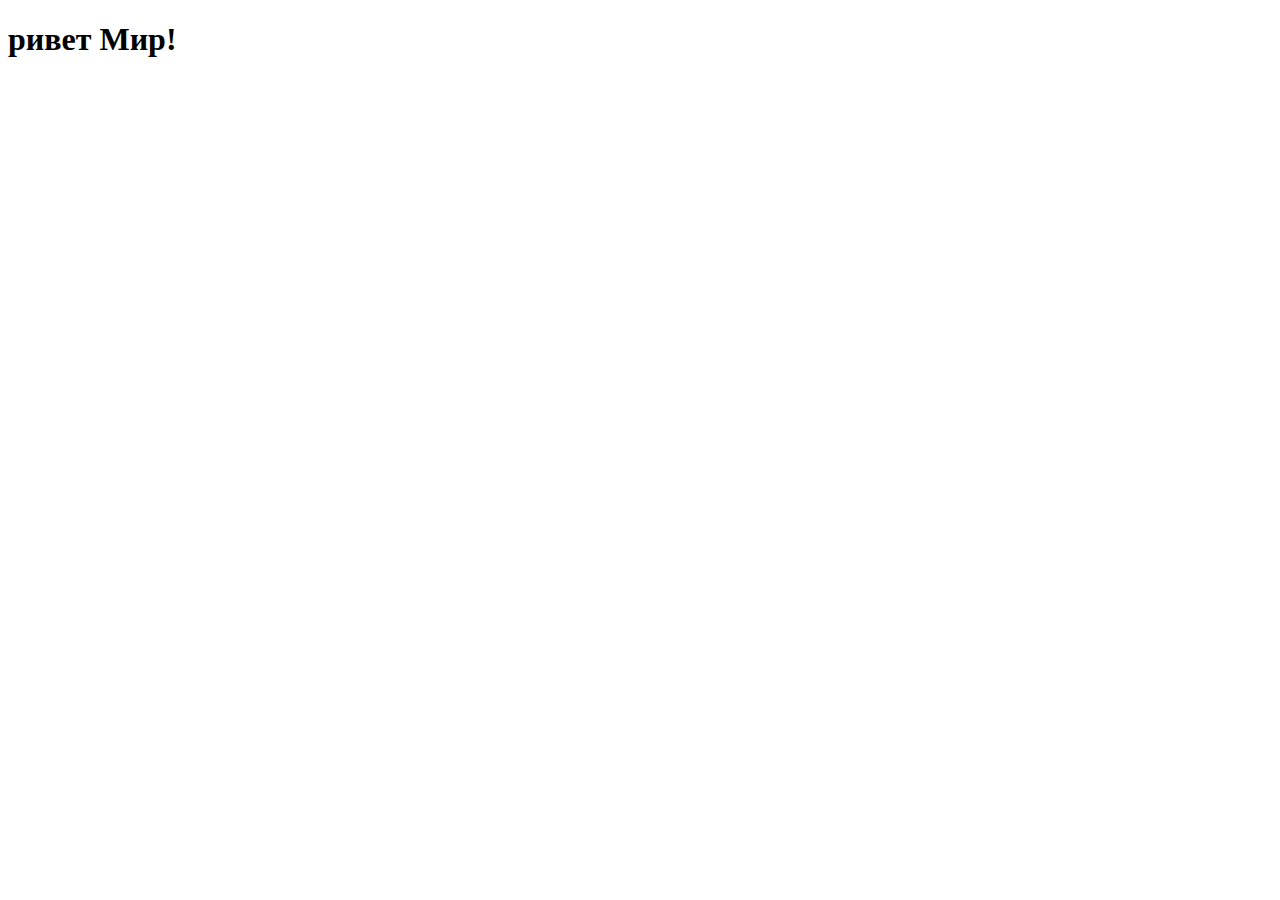
==== index.html @ d3e15ad4 "initial commit" ====
<!DOCTYPE html>
<html lang="en">
<head>
    <meta charset="UTF-8">
    <meta name="viewport" content="width=device-width, initial-scale=1.0">
    <meta http-equiv="X-UA-Compatible" content="ie=edge">
    <title>Аня сайт-Резюме</title>
</head>
<body>
    <h1>ривет Мир!</h1>
</body>
</html>
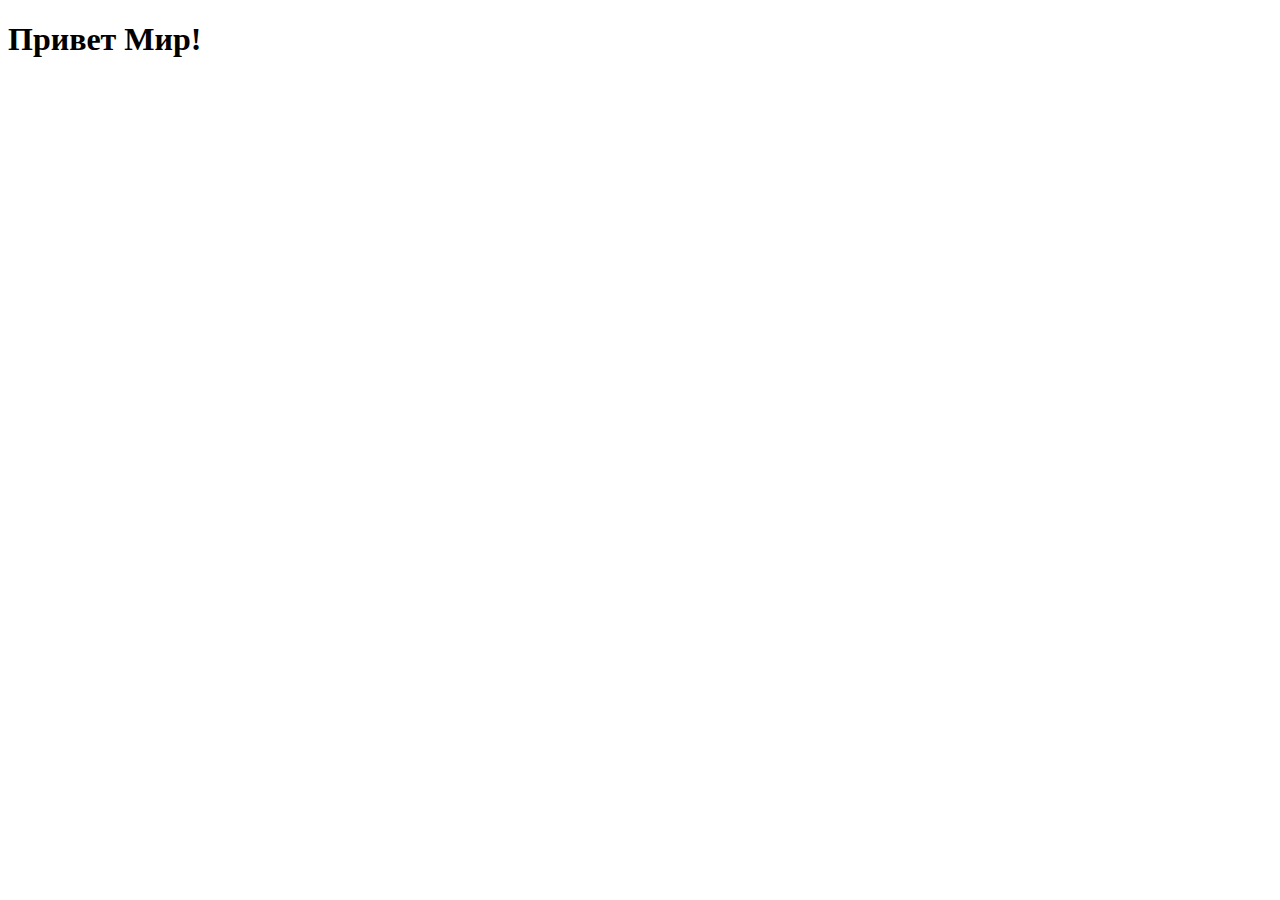
==== commit a6df42e5: "commit" ====
--- a/index.html
+++ b/index.html
@@ -7,6 +7,7 @@
     <title>Аня сайт-Резюме</title>
 </head>
 <body>
-    <h1>ривет Мир!</h1>
+    <h1>Привет Мир!</h1>
+    <p></p>
 </body>
 </html>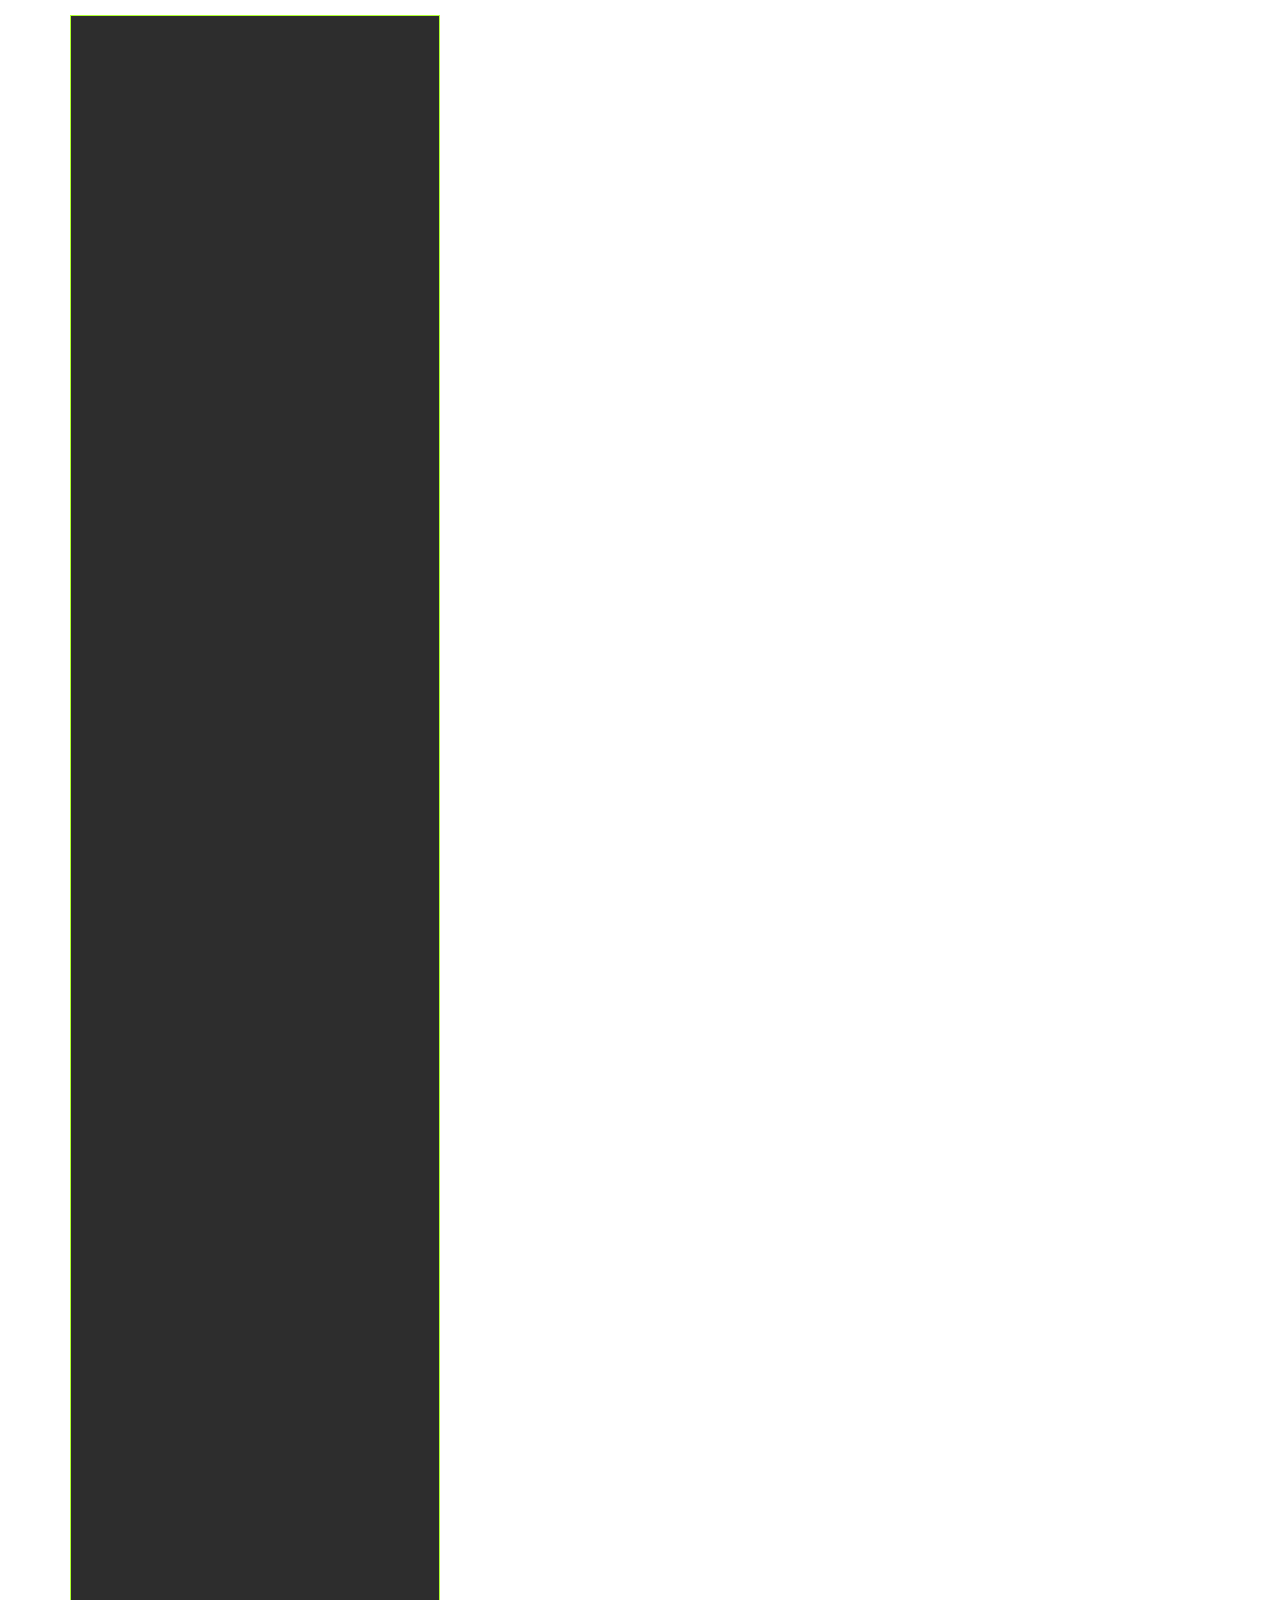
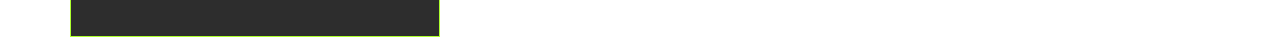
==== commit 8f4c1d95: "12/05/2019" ====
--- a/index.html
+++ b/index.html
@@ -4,10 +4,14 @@
     <meta charset="UTF-8">
     <meta name="viewport" content="width=device-width, initial-scale=1.0">
     <meta http-equiv="X-UA-Compatible" content="ie=edge">
+    <link rel="stylesheet" href="style.css">
     <title>Аня сайт-Резюме</title>
 </head>
 <body>
-    <h1>Привет Мир!</h1>
-    <p></p>
+    <div class="container">
+        <div class="left-column">
+            
+        </div>
+    </div>
 </body>
 </html>--- a/style.css
+++ b/style.css
@@ -0,0 +1,19 @@
+@import url("https://fonts.googleapis.com/css?family=Roboto:300,400,500,700");
+* {
+  margin: 0;
+  padding: 0;
+  font-family: 'Roboto', sans-serif;
+}
+
+.container {
+  max-width: 1140px;
+  margin: 15px auto 15px;
+}
+
+.left-column {
+  width: 368px;
+  height: 1620px;
+  background-color: #2D2D2D;
+  border: 1px solid greenyellow;
+}
+/*# sourceMappingURL=style.css.map */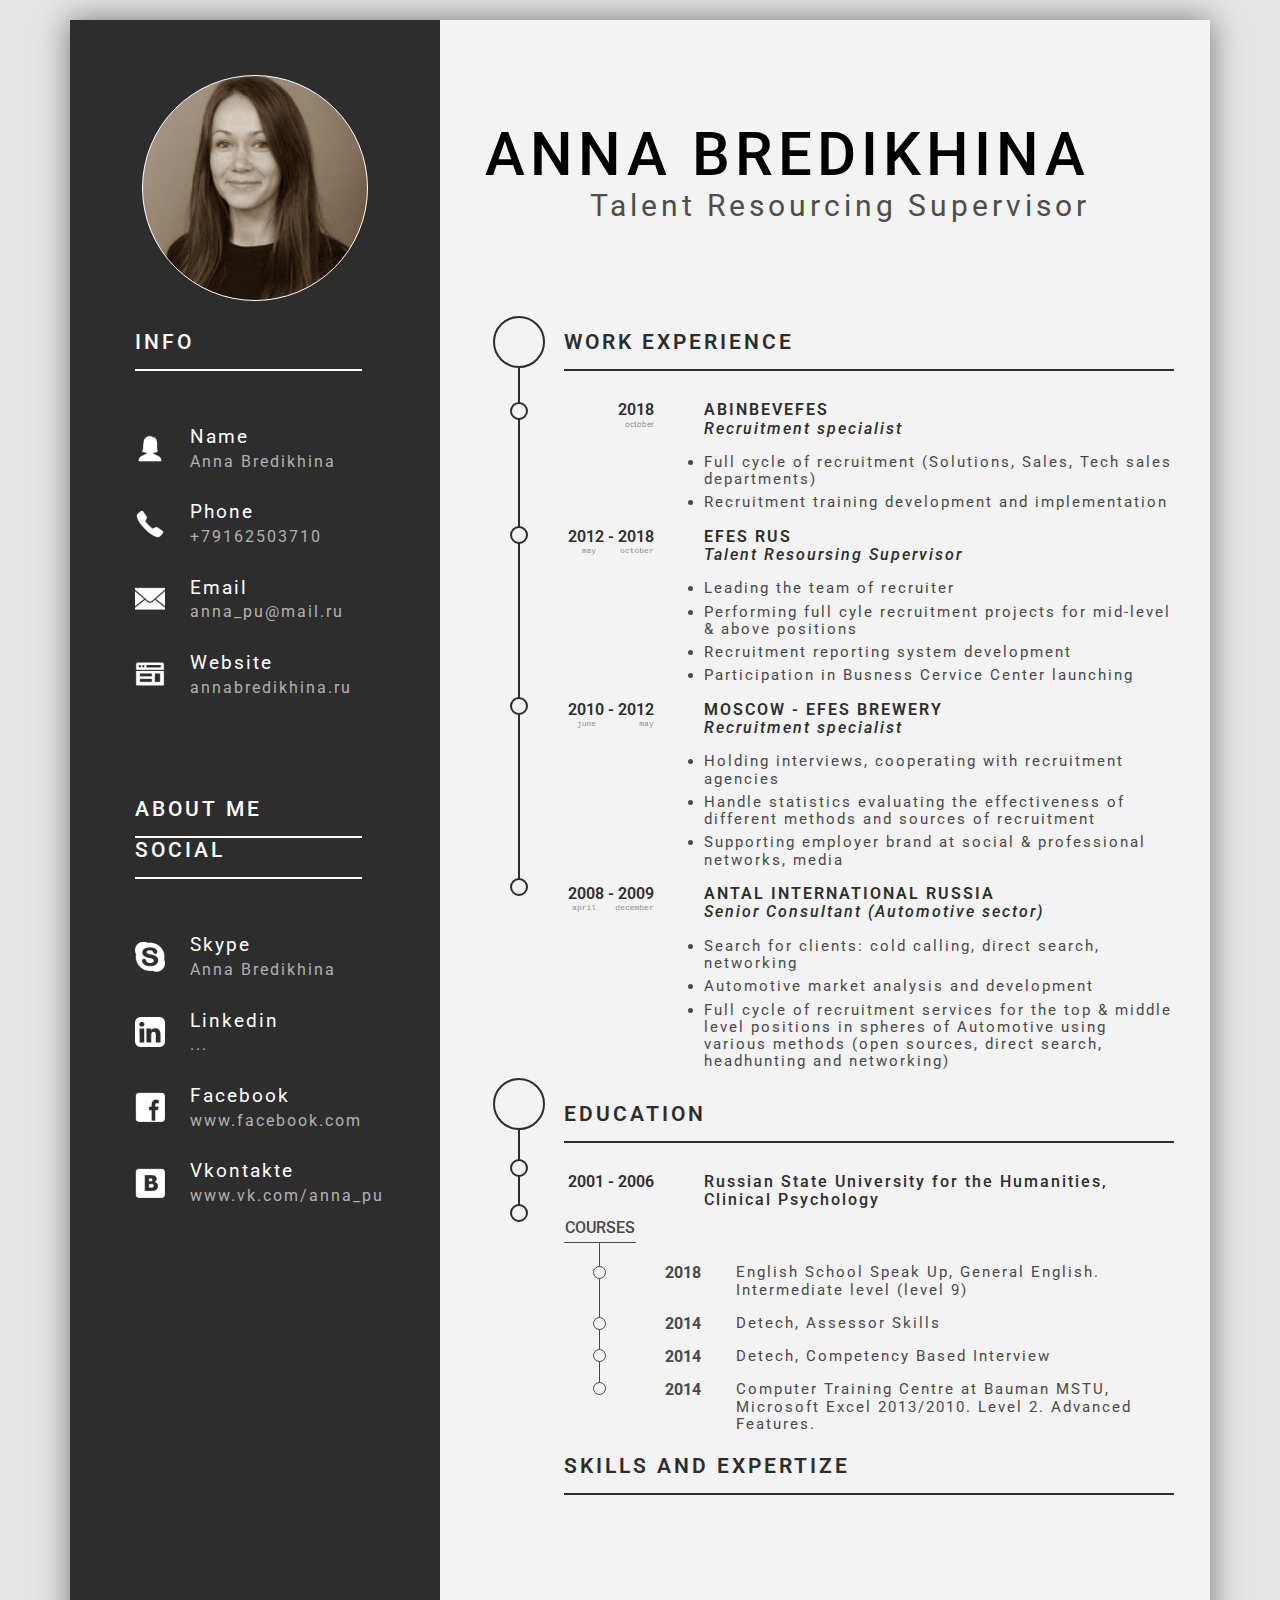
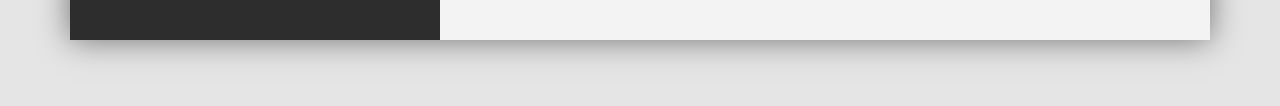
==== commit ad416944: "Доработка блока EDUCATION" ====
--- a/index.html
+++ b/index.html
@@ -1,17 +1,263 @@
 <!DOCTYPE html>
-<html lang="en">
+<html lang="ru">
 <head>
     <meta charset="UTF-8">
     <meta name="viewport" content="width=device-width, initial-scale=1.0">
     <meta http-equiv="X-UA-Compatible" content="ie=edge">
-    <link rel="stylesheet" href="style.css">
-    <title>Аня сайт-Резюме</title>
+    <link rel="stylesheet" href="css/style.css">
+    <link rel="stylesheet" href="normalize.css">
+    <title>Anna Bredikhina - Talent Resourcing Supervisor</title>
 </head>
 <body>
     <div class="container">
         <div class="left-column">
-            
+            <div class="circle-foto"></div>
+            <div class="main-info-block">
+                <div class="title">info</div>
+                <span class="line"></span>
+                <div class="info-block" style="margin-top: 55px;">
+                    <div class="info-block__item">
+                        <div class="info-block__item_foto foto_1"></div>
+                        <div class="info-block__item_description">
+                            <div class="info-block__item_description_1">Name</div>
+                            <div class="info-block__item_description_2">Anna Bredikhina</div>
+                        </div>
+                    </div>
+                </div>
+                <div class="info-block">
+                    <div class="info-block__item">
+                        <div class="info-block__item_foto foto_2"></div>
+                        <div class="info-block__item_description">
+                            <div class="info-block__item_description_1">Phone</div>
+                            <div class="info-block__item_description_2"><a href="tel:+7(916)2503710" class="tel">+79162503710</a></div>
+                        </div>
+                    </div>
+                </div>
+                <div class="info-block">
+                    <div class="info-block__item">
+                        <div class="info-block__item_foto foto_3"></div>
+                        <div class="info-block__item_description">
+                            <div class="info-block__item_description_1">Email</div>
+                            <div class="info-block__item_description_2"><a href="mailto:anna_pu@mail.ru" class="email">anna_pu@mail.ru</a></div>
+                        </div>
+                    </div>
+                </div>
+                <div class="info-block" style="margin-bottom: 100px;">
+                    <div class="info-block__item">
+                        <div class="info-block__item_foto foto_4"></div>
+                        <div class="info-block__item_description">
+                            <div class="info-block__item_description_1">Website</div>
+                            <div class="info-block__item_description_2">annabredikhina.ru</div>
+                        </div>
+                    </div>
+                </div>
+                <div class="title">about me</div>
+                <span class="line"></span>
+                <div class="title">social</div>
+                <span class="line"></span>
+                <div class="info-block" style="margin-top: 55px;">
+                    <div class="info-block__item">
+                        <div class="info-block__item_foto foto_5"></div>
+                        <div class="info-block__item_description">
+                            <div class="info-block__item_description_1">Skype</div>
+                            <div class="info-block__item_description_2"><a href="skype:pur-purchik?call" class="skype">Anna Bredikhina</a></div>
+                        </div>
+                    </div>
+                </div>
+                <div class="info-block">
+                    <div class="info-block__item">
+                        <div class="info-block__item_foto foto_6"></div>
+                        <div class="info-block__item_description">
+                            <div class="info-block__item_description_1">Linkedin</div>
+                            <div class="info-block__item_description_2"><a href="" class="linkedin" target="_blank">...</a></div>
+                        </div>
+                    </div>
+                </div>
+                <div class="info-block">
+                    <div class="info-block__item">
+                        <div class="info-block__item_foto foto_7"></div>
+                        <div class="info-block__item_description">
+                            <div class="info-block__item_description_1">Facebook</div>
+                            <div class="info-block__item_description_2"><a href="https://www.facebook.com/profile.php?id=1496560373" class="facebook" target="_blank">www.facebook.com</a></div>
+                        </div>
+                    </div>
+                </div>
+                <div class="info-block" style="margin-bottom: 100px;">
+                    <div class="info-block__item">
+                        <div class="info-block__item_foto foto_8"></div>
+                        <div class="info-block__item_description">
+                            <div class="info-block__item_description_1">Vkontakte</div>
+                            <div class="info-block__item_description_2"><a href="https://vk.com/anna_pu" class="vkontakte" target="_blank">www.vk.com/anna_pu</a></div>
+                        </div>
+                    </div>
+                </div>
+            </div>
+        </div>
+
+        <div class="right-column">
+            <div class="main-name-block">
+                <div class="name-block">anna bredikhina</div>
+                <div class="position-block">Talent Resourcing Supervisor</div>
+            </div>
+            <main class="main-block">
+                <div class="main-block_left-column">
+                    <div class="circle"></div>
+                    <span class="vertical-line"></span>
+                    <div class="circle-mini circle-mini_1"></div>
+                    <div class="circle-mini circle-mini_2"></div>
+                    <div class="circle-mini circle-mini_3"></div>
+                    <div class="circle-mini circle-mini_4"></div>
+
+                    <div class="circle circle-2"></div>
+                    <span class="vertical-line vertical-line-2"></span>
+                    <div class="circle-mini circle-mini_5"></div>
+                    <div class="circle-mini circle-mini_6"></div>
+                </div>
+                <div class="main-block_right-column">
+                    <div class="title_main">work experience</div>
+                    <span class="line_main"></span>
+
+                    <div class="work-experince-block" style="margin-top: 30px">
+                        <div class="work-experince-block-year">
+                            <div class="year">2018</div>
+                            <div class="month">october</div>
+                        </div>
+                        <div class="work-experince-block-description">
+                            <div class="name-company">abinbevefes</div>
+                            <div class="name-position"><i>Recruitment specialist</i></div>
+                            <div class="work-description-list">
+                                <ul>
+                                    <li>Full cycle of recruitment (Solutions, Sales, Tech sales departments)</li>
+                                    <li>Recruitment training development and implementation</li>
+                                </ul>
+                            </div>
+                        </div>
+                    </div>
+                    <div class="work-experince-block">
+                        <div class="work-experince-block-year">
+                            <div class="year">2012 - 2018</div>
+                            <div class="month"><pre>may     october</pre></div>
+                        </div>
+                        <div class="work-experince-block-description">
+                            <div class="name-company">efes rus</div>
+                            <div class="name-position"><i>Talent Resoursing Supervisor</i></div>
+                            <div class="work-description-list">
+                                <ul>
+                                    <li>Leading the team of recruiter</li>
+                                    <li>Performing full cyle recruitment projects for mid-level & above positions</li>
+                                    <li>Recruitment reporting system development</li>
+                                    <li>Participation in Busness Cervice Center launching</li>
+                                </ul>
+                            </div>
+                        </div>
+                    </div>
+                    <div class="work-experince-block">
+                        <div class="work-experince-block-year">
+                            <div class="year">2010 - 2012</div>
+                            <div class="month"><pre>june         may</pre></div>
+                        </div>
+                        <div class="work-experince-block-description">
+                            <div class="name-company">moscow - efes brewery</div>
+                            <div class="name-position"><i>Recruitment specialist</i></div>
+                            <div class="work-description-list">
+                                <ul>
+                                    <li>Holding interviews, cooperating with recruitment agencies</li>
+                                    <li>Handle statistics evaluating the effectiveness of different methods and sources of recruitment</li>
+                                    <li>Supporting employer brand at social & professional networks, media</li>
+                                </ul>
+                            </div>
+                        </div>
+                    </div>
+                    <div class="work-experince-block">
+                        <div class="work-experince-block-year">
+                            <div class="year">2008 - 2009</div>
+                            <div class="month"><pre>april    december</pre></div>
+                        </div>
+                        <div class="work-experince-block-description">
+                            <div class="name-company">antal international russia</div>
+                            <div class="name-position"><i>Senior Consultant (Automotive sector)</i></div>
+                            <div class="work-description-list">
+                                <ul>
+                                    <li>Search for clients: cold calling, direct search, networking</li>
+                                    <li>Automotive market analysis and development</li>
+                                    <li>Full cycle of recruitment services for the top & middle level positions in spheres of Automotive using various methods (open sources, direct search, headhunting and networking)</li>
+                                </ul>
+                            </div>
+                        </div>
+                    </div>
+
+                    <div class="title_main" style="margin-top: 15px">education</div>
+                    <span class="line_main"></span>
+
+                    <div class="work-experince-block" style="margin-top: 30px">
+                        <div class="work-experince-block-year">
+                            <div class="year">2001 - 2006</div>
+                        </div>
+                        <div class="work-experince-block-description">
+                            <div class="name-position">Russian State University for the Humanities, Clinical Psychology</div>
+                        </div>
+                    </div>
+
+                    <div class="courses-block">
+                        <div class="courses-block-pic">
+                            <div class="text-courses">courses</div>
+                            <span class="hor-line"></span>
+                        <span class="vertical-line-courses"></span>
+                        <div class="circle-mini-courses circle-courses-mini_1"></div>
+                        <div class="circle-mini-courses circle-courses-mini_2"></div>
+                        <div class="circle-mini-courses circle-courses-mini_3"></div>
+                        <div class="circle-mini-courses circle-courses-mini_4"></div>
+                        </div>
+                        <div class="courses-list">
+                            <div class="work-experince-block">
+                                <div class="work-experince-block-year">
+                                    <div class="year year-mod-text">2018</div>
+                                </div>
+                                <div class="work-experince-block-description description-courses">
+                                    <div class="name-position couses-mod-text">English School Speak Up, General English. Intermediate level (level 9)</div>
+                                </div>
+                            </div>
+                            <div class="work-experince-block">
+                                <div class="work-experince-block-year">
+                                    <div class="year year-mod-text">2014</div>
+                                </div>
+                                <div class="work-experince-block-description description-courses">
+                                    <div class="name-position couses-mod-text">Detech, Assessor Skills</div>
+                                </div>
+                            </div>
+                            <div class="work-experince-block">
+                                <div class="work-experince-block-year">
+                                    <div class="year year-mod-text">2014</div>
+                                </div>
+                                <div class="work-experince-block-description description-courses">
+                                    <div class="name-position couses-mod-text">Detech, Competency Based Interview</div>
+                                </div>
+                            </div>
+                            <div class="work-experince-block">
+                                <div class="work-experince-block-year">
+                                    <div class="year year-mod-text">2014</div>
+                                </div>
+                                <div class="work-experince-block-description description-courses">
+                                    <div class="name-position couses-mod-text">Computer Training Centre at Bauman MSTU, Microsoft Excel 2013/2010. Level 2. Advanced Features.</div>
+                                </div>
+                            </div>
+                        </div>
+                    </div>
+
+
+
+                    <div class="title_main" style="margin-top: 15px">skills and expertize</div>
+                    <span class="line_main"></span>
+                </div>
+            </main>
         </div>
     </div>
 </body>
-</html>+</html>
+
+
+
+
+
+
+
--- a/css/style.css
+++ b/css/style.css
@@ -0,0 +1,433 @@
+@import url("https://fonts.googleapis.com/css?family=Roboto:300,300i,400,400i,500,500i,700,700i,900,900i&subset=cyrillic,cyrillic-ext");
+html {
+  background-color: #E5E5E5;
+}
+
+* {
+  font-family: Roboto, sans-serif;
+  -webkit-box-sizing: border-box;
+          box-sizing: border-box;
+}
+
+.container {
+  position: relative;
+  display: -webkit-box;
+  display: -ms-flexbox;
+  display: flex;
+  width: 1140px;
+  height: 1620px;
+  margin: 20px auto;
+  -webkit-box-shadow: 0 0 30px rgba(0, 0, 0, 0.5);
+          box-shadow: 0 0 30px rgba(0, 0, 0, 0.5);
+  background-color: #F3F3F3;
+}
+
+.left-column {
+  position: relative;
+  width: 370px;
+  height: 1620px;
+  background-color: #2D2D2D;
+}
+
+.circle-foto {
+  position: absolute;
+  width: 226px;
+  height: 226px;
+  border-radius: 50%;
+  border: 1px solid white;
+  margin: 55px 72px 15px;
+  background: url("/image/main_foto_sepia_2.jpg") no-repeat center center/cover;
+}
+
+.title {
+  text-transform: uppercase;
+  font-weight: 500;
+  font-size: 21px;
+  color: #ffffff;
+  letter-spacing: 3px;
+}
+
+.line {
+  display: block;
+  width: 227px;
+  height: 2px;
+  background-color: #ffffff;
+  margin-top: 15px;
+}
+
+.main-info-block {
+  position: absolute;
+  margin: 310px 0 0 65px;
+}
+
+.info-block {
+  width: 250px;
+  margin-bottom: 30px;
+}
+
+.info-block__item {
+  display: -webkit-box;
+  display: -ms-flexbox;
+  display: flex;
+  -webkit-box-align: center;
+      -ms-flex-align: center;
+          align-items: center;
+}
+
+.info-block__item_foto {
+  display: block;
+  width: 30px;
+  height: 30px;
+  color: #ffffff;
+}
+
+.info-block__item_description {
+  margin-left: 25px;
+}
+
+.info-block__item_description_1 {
+  font-size: 19px;
+  color: #ffffff;
+  letter-spacing: 2px;
+  margin-bottom: 5px;
+}
+
+.info-block__item_description_2 {
+  color: #B4B0B0;
+  letter-spacing: 2px;
+}
+
+.foto_1 {
+  background: url("/image/person-female.png") no-repeat center center/cover;
+}
+
+.foto_2 {
+  background: url("/image/phone.png") no-repeat center center/cover;
+}
+
+.foto_3 {
+  background: url("/image/secured.png") no-repeat center center/cover;
+}
+
+.foto_4 {
+  background: url("/image/web.png") no-repeat center center/cover;
+}
+
+.email,
+.tel,
+.vkontakte,
+.facebook,
+.linkedin,
+.skype {
+  text-decoration: none;
+  color: #B4B0B0;
+}
+
+.email:hover,
+.tel:hover,
+.vkontakte:hover,
+.facebook:hover,
+.linkedin:hover,
+.skype:hover {
+  color: #ffffff;
+  -webkit-transition: .8s;
+  transition: .8s;
+}
+
+.foto_5 {
+  background: url("/image/skype.png") no-repeat center center/cover;
+}
+
+.foto_6 {
+  background: url("/image/linkedin.png") no-repeat center center/cover;
+}
+
+.foto_7 {
+  background: url("/image/facebook.png") no-repeat center center/cover;
+}
+
+.foto_8 {
+  background: url("/image/vkontakte.png") no-repeat center center/cover;
+}
+
+.right-column {
+  width: 770px;
+}
+
+.main-name-block {
+  width: 650px;
+  height: 120px;
+  text-align: right;
+  margin-top: 100px;
+}
+
+.name-block {
+  text-transform: uppercase;
+  font-weight: 500;
+  font-size: 60px;
+  letter-spacing: 5px;
+}
+
+.position-block {
+  font-size: 30px;
+  letter-spacing: 4px;
+  color: #4F4C4C;
+}
+
+.main-block {
+  display: -webkit-box;
+  display: -ms-flexbox;
+  display: flex;
+  width: 700px;
+  height: 1390px;
+  margin-left: 50px;
+}
+
+.circle {
+  width: 52px;
+  height: 52px;
+  border-radius: 50%;
+  border: 2px solid #2D2D2D;
+}
+
+.vertical-line {
+  display: block;
+  width: 2px;
+  height: 525px;
+  background-color: #2D2D2D;
+}
+
+.circle-mini {
+  position: absolute;
+  width: 18px;
+  height: 18px;
+  border-radius: 50%;
+  border: 2px solid #2D2D2D;
+  background-color: #F3F3F3;
+}
+
+.circle-mini_1 {
+  top: 86px;
+}
+
+.circle-mini_2 {
+  top: 210px;
+}
+
+.circle-mini_3 {
+  top: 381px;
+}
+
+.circle-mini_4 {
+  top: 562px;
+}
+
+.main-block_left-column {
+  position: relative;
+  display: -webkit-box;
+  display: -ms-flexbox;
+  display: flex;
+  -webkit-box-orient: vertical;
+  -webkit-box-direction: normal;
+      -ms-flex-direction: column;
+          flex-direction: column;
+  -webkit-box-align: center;
+      -ms-flex-align: center;
+          align-items: center;
+  width: 60px;
+  height: 1390px;
+  margin-top: 76px;
+}
+
+.main-block_right-column {
+  width: 640px;
+  height: 1390px;
+  margin-left: 15px;
+}
+
+.title_main {
+  text-transform: uppercase;
+  font-weight: 600;
+  margin-top: 90px;
+  font-size: 21px;
+  color: #2D2D2D;
+  letter-spacing: 3px;
+}
+
+.line_main {
+  display: block;
+  width: 610px;
+  height: 2px;
+  background-color: #2D2D2D;
+  margin-top: 15px;
+}
+
+.work-experince-block {
+  display: -webkit-box;
+  display: -ms-flexbox;
+  display: flex;
+}
+
+.work-experince-block-year {
+  width: 100px;
+  text-align: right;
+}
+
+.year {
+  width: 90px;
+  color: #2D2D2D;
+  font-weight: 600;
+}
+
+.month {
+  width: 90px;
+  font-size: 8px;
+  color: #928F8F;
+}
+
+pre {
+  margin: 0;
+}
+
+.work-experince-block-description {
+  width: 510px;
+}
+
+.name-company {
+  text-transform: uppercase;
+  font-weight: 600;
+  color: #2D2D2D;
+  letter-spacing: 2px;
+  margin-left: 40px;
+}
+
+.name-position {
+  font-weight: 500;
+  color: #2D2D2D;
+  letter-spacing: 2px;
+  margin-left: 40px;
+}
+
+li {
+  font-size: 15px;
+  color: #494949;
+  letter-spacing: 2px;
+  margin-bottom: 6px;
+}
+
+.circle-2 {
+  position: absolute;
+  margin-top: 762px;
+}
+
+.vertical-line-2 {
+  margin-top: 236px;
+  height: 85px;
+}
+
+.circle-mini_5 {
+  top: 843px;
+}
+
+.circle-mini_6 {
+  top: 888px;
+}
+
+.courses-block {
+  display: -webkit-box;
+  display: -ms-flexbox;
+  display: flex;
+}
+
+.couses-mod-text {
+  font-size: 15px;
+  color: #494949;
+  letter-spacing: 2px;
+  margin-bottom: 6px;
+  font-weight: 400;
+  margin-top: 10px;
+  margin-left: 0;
+}
+
+.year-mod-text {
+  width: 65px;
+  color: #494949;
+  font-weight: bold;
+  margin-right: 0;
+  margin-top: 10px;
+}
+
+.text-courses {
+  text-transform: uppercase;
+  color: #494949;
+  font-weight: 500;
+}
+
+.hor-line {
+  display: block;
+  width: 72px;
+  height: 1px;
+  background-color: #494949;
+  margin-top: 4px;
+}
+
+.description-courses {
+  width: 440px;
+}
+
+.courses-block {
+  margin-top: 10px;
+}
+
+.courses-list {
+  margin-top: 35px;
+}
+
+.courses-block-pic {
+  position: relative;
+  display: -webkit-box;
+  display: -ms-flexbox;
+  display: flex;
+  -webkit-box-orient: vertical;
+  -webkit-box-direction: normal;
+      -ms-flex-direction: column;
+          flex-direction: column;
+  -webkit-box-align: center;
+      -ms-flex-align: center;
+          align-items: center;
+}
+
+.vertical-line-courses {
+  position: absolute;
+  top: 23px;
+  display: block;
+  width: 1px;
+  height: 145px;
+  background-color: #494949;
+}
+
+.circle-mini-courses {
+  position: absolute;
+  width: 13px;
+  height: 13px;
+  border-radius: 50%;
+  border: 1px solid #494949;
+  background-color: #F3F3F3;
+}
+
+.circle-courses-mini_1 {
+  top: 47px;
+}
+
+.circle-courses-mini_2 {
+  top: 98px;
+}
+
+.circle-courses-mini_3 {
+  top: 130px;
+}
+
+.circle-courses-mini_4 {
+  top: 163px;
+}
+/*# sourceMappingURL=style.css.map */